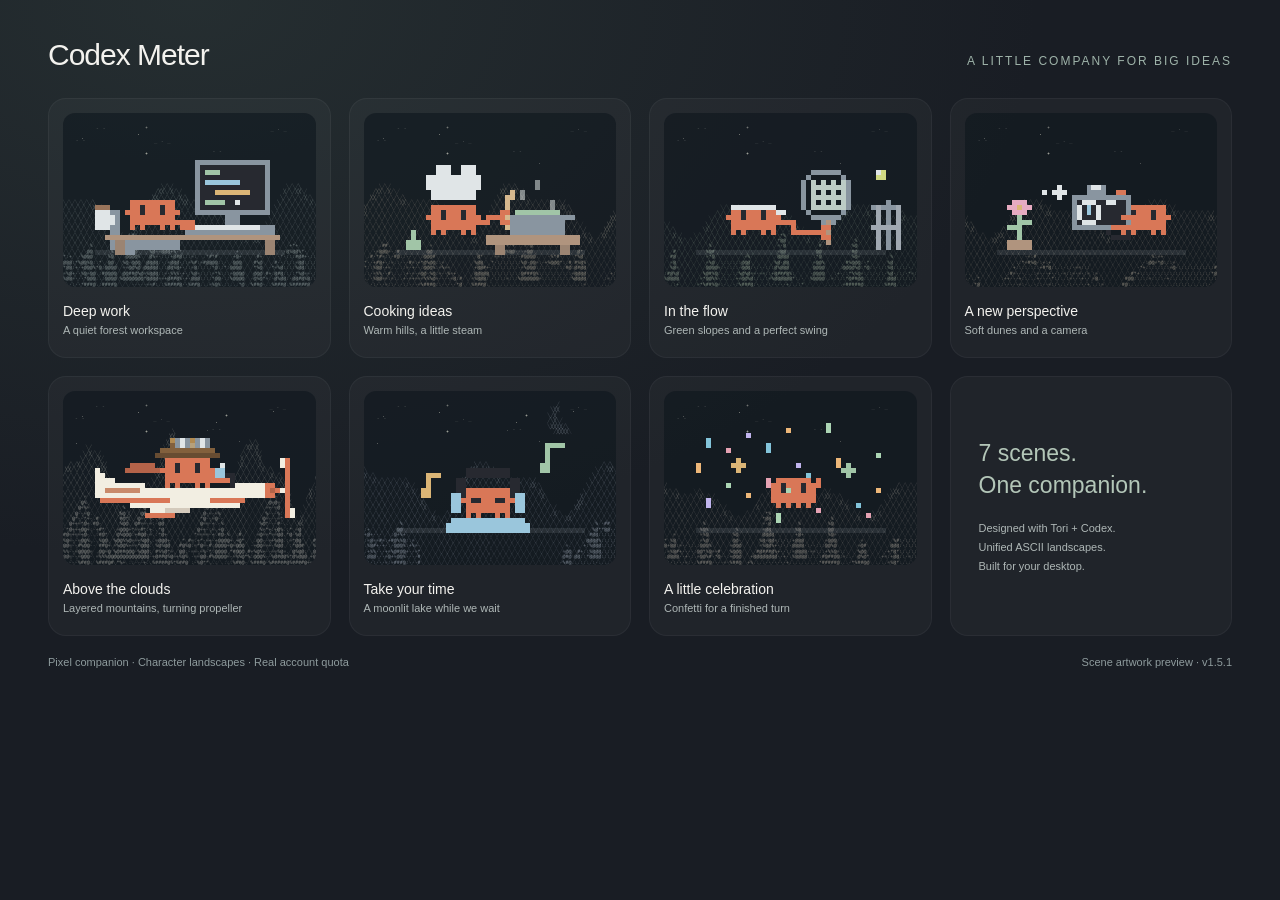
==== dev/export-scenes.html @ 49687216 "Claude Meter v1.6.0 macOS desktop crab that shows your remaining Claude quota live and follows Claud" ====
<!doctype html><html lang="en"><meta charset="utf-8"><title>Codex Meter · Scene previews</title>
<style>
*{box-sizing:border-box}html,body{margin:0;width:1280px;height:720px;overflow:hidden;background:#191d24;color:#f3f2ee;font-family:-apple-system,BlinkMacSystemFont,sans-serif}main{height:720px;padding:38px 48px;background:radial-gradient(ellipse at 15% 0,#303d3c88,transparent 55%)}header{display:flex;justify-content:space-between;align-items:baseline;margin-bottom:26px}h1{margin:0;font-size:30px;font-weight:500;letter-spacing:-1px}.eyebrow{color:#9eb3a9;font-size:12px;letter-spacing:2px}.grid{display:grid;grid-template-columns:repeat(4,1fr);gap:18px}.tile{padding:14px;background:#ffffff08;border:1px solid #ffffff0b;border-radius:18px;height:260px}canvas{display:block;width:100%;height:174px;background:#151c2377;border-radius:12px;image-rendering:pixelated}h2{font-size:14px;font-weight:500;margin:16px 0 5px}p{font-size:11px;color:#aeb7b6;margin:0}.note{display:flex;flex-direction:column;justify-content:center;padding:28px;color:#b3c6b8}.note b{font-size:23px;font-weight:400;line-height:1.4}.note p{line-height:1.7;margin-top:18px}.solo{display:flex;flex-direction:column;align-items:center}.solo canvas{width:960px;height:440px;margin-top:15px}.solo h2{font-size:24px;margin-top:24px}.solo p{font-size:14px}.bottom{margin-top:20px;display:flex;justify-content:space-between;color:#8e9b9d;font-size:11px}
</style><main><header><h1>Codex Meter</h1><span class="eyebrow">A LITTLE COMPANY FOR BIG IDEAS</span></header><div id="scenes"></div><div class="bottom"><span>Pixel companion · Character landscapes · Real account quota</span><span>Scene artwork preview · v1.5.1</span></div></main>
<script src="../ui/pattern-field.js"></script><script src="../ui/texture.js"></script><script src="../ui/pet.js"></script>
<script>
const scenes=[['typing','Deep work','A quiet forest workspace'],['cooking','Cooking ideas','Warm hills, a little steam'],['tennis','In the flow','Green slopes and a perfect swing'],['photo','A new perspective','Soft dunes and a camera'],['flight','Above the clouds','Layered mountains, turning propeller'],['music','Take your time','A moonlit lake while we wait'],['done','A little celebration','Confetti for a finished turn']];
const selected=new URLSearchParams(location.search).get('scene');const list=selected?scenes.filter(s=>s[0]===selected):scenes;const root=document.querySelector('#scenes');root.className=selected?'solo':'grid';
for(const [scene,title,caption] of list){const tile=document.createElement('section');if(!selected)tile.className='tile';const canvas=document.createElement('canvas');canvas.setAttribute('aria-label',title);tile.append(canvas);const h=document.createElement('h2');h.textContent=title;tile.append(h);const p=document.createElement('p');p.textContent=caption;tile.append(p);root.append(tile);CrabPet.draw(canvas,{scene,time:1200,theme:'dark',reduced:false});}
if(!selected){const note=document.createElement('section');note.className='tile note';note.innerHTML='<b>7 scenes.<br>One companion.</b><p>Designed with Tori + Codex.<br>Unified ASCII landscapes.<br>Built for your desktop.</p>';root.append(note);}
</script></html>
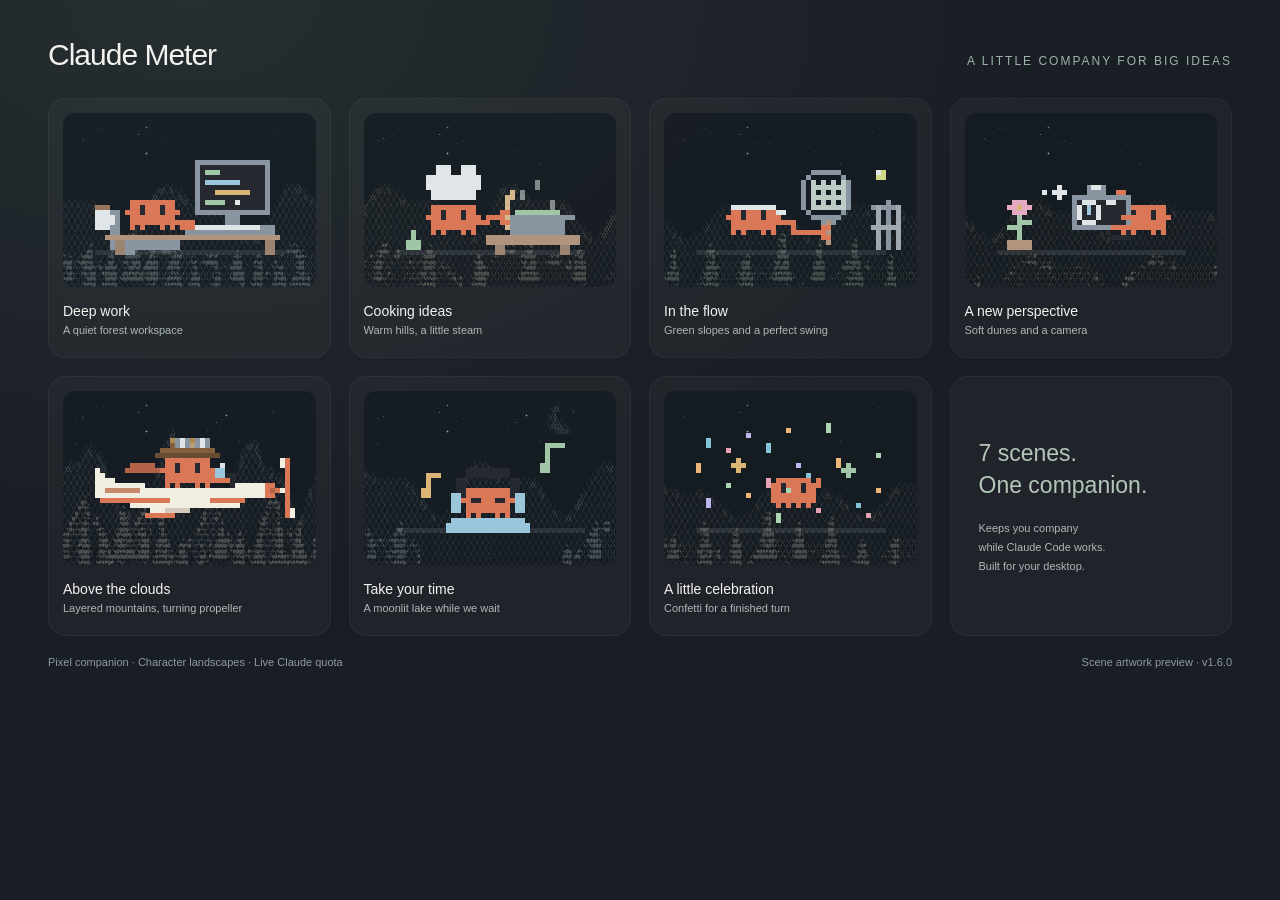
==== commit dab58f10: "Rebrand scene overview and dev pages to Claude Meter Co-Authored-By: Claude Opus 5.5 <noreply@anthro" ====
--- a/dev/export-scenes.html
+++ b/dev/export-scenes.html
@@ -1,11 +1,11 @@
-<!doctype html><html lang="en"><meta charset="utf-8"><title>Codex Meter · Scene previews</title>
+<!doctype html><html lang="en"><meta charset="utf-8"><title>Claude Meter · Scene previews</title>
 <style>
 *{box-sizing:border-box}html,body{margin:0;width:1280px;height:720px;overflow:hidden;background:#191d24;color:#f3f2ee;font-family:-apple-system,BlinkMacSystemFont,sans-serif}main{height:720px;padding:38px 48px;background:radial-gradient(ellipse at 15% 0,#303d3c88,transparent 55%)}header{display:flex;justify-content:space-between;align-items:baseline;margin-bottom:26px}h1{margin:0;font-size:30px;font-weight:500;letter-spacing:-1px}.eyebrow{color:#9eb3a9;font-size:12px;letter-spacing:2px}.grid{display:grid;grid-template-columns:repeat(4,1fr);gap:18px}.tile{padding:14px;background:#ffffff08;border:1px solid #ffffff0b;border-radius:18px;height:260px}canvas{display:block;width:100%;height:174px;background:#151c2377;border-radius:12px;image-rendering:pixelated}h2{font-size:14px;font-weight:500;margin:16px 0 5px}p{font-size:11px;color:#aeb7b6;margin:0}.note{display:flex;flex-direction:column;justify-content:center;padding:28px;color:#b3c6b8}.note b{font-size:23px;font-weight:400;line-height:1.4}.note p{line-height:1.7;margin-top:18px}.solo{display:flex;flex-direction:column;align-items:center}.solo canvas{width:960px;height:440px;margin-top:15px}.solo h2{font-size:24px;margin-top:24px}.solo p{font-size:14px}.bottom{margin-top:20px;display:flex;justify-content:space-between;color:#8e9b9d;font-size:11px}
-</style><main><header><h1>Codex Meter</h1><span class="eyebrow">A LITTLE COMPANY FOR BIG IDEAS</span></header><div id="scenes"></div><div class="bottom"><span>Pixel companion · Character landscapes · Real account quota</span><span>Scene artwork preview · v1.5.1</span></div></main>
+</style><main><header><h1>Claude Meter</h1><span class="eyebrow">A LITTLE COMPANY FOR BIG IDEAS</span></header><div id="scenes"></div><div class="bottom"><span>Pixel companion · Character landscapes · Live Claude quota</span><span>Scene artwork preview · v1.6.0</span></div></main>
 <script src="../ui/pattern-field.js"></script><script src="../ui/texture.js"></script><script src="../ui/pet.js"></script>
 <script>
 const scenes=[['typing','Deep work','A quiet forest workspace'],['cooking','Cooking ideas','Warm hills, a little steam'],['tennis','In the flow','Green slopes and a perfect swing'],['photo','A new perspective','Soft dunes and a camera'],['flight','Above the clouds','Layered mountains, turning propeller'],['music','Take your time','A moonlit lake while we wait'],['done','A little celebration','Confetti for a finished turn']];
 const selected=new URLSearchParams(location.search).get('scene');const list=selected?scenes.filter(s=>s[0]===selected):scenes;const root=document.querySelector('#scenes');root.className=selected?'solo':'grid';
 for(const [scene,title,caption] of list){const tile=document.createElement('section');if(!selected)tile.className='tile';const canvas=document.createElement('canvas');canvas.setAttribute('aria-label',title);tile.append(canvas);const h=document.createElement('h2');h.textContent=title;tile.append(h);const p=document.createElement('p');p.textContent=caption;tile.append(p);root.append(tile);CrabPet.draw(canvas,{scene,time:1200,theme:'dark',reduced:false});}
-if(!selected){const note=document.createElement('section');note.className='tile note';note.innerHTML='<b>7 scenes.<br>One companion.</b><p>Designed with Tori + Codex.<br>Unified ASCII landscapes.<br>Built for your desktop.</p>';root.append(note);}
+if(!selected){const note=document.createElement('section');note.className='tile note';note.innerHTML='<b>7 scenes.<br>One companion.</b><p>Keeps you company<br>while Claude Code works.<br>Built for your desktop.</p>';root.append(note);}
 </script></html>
